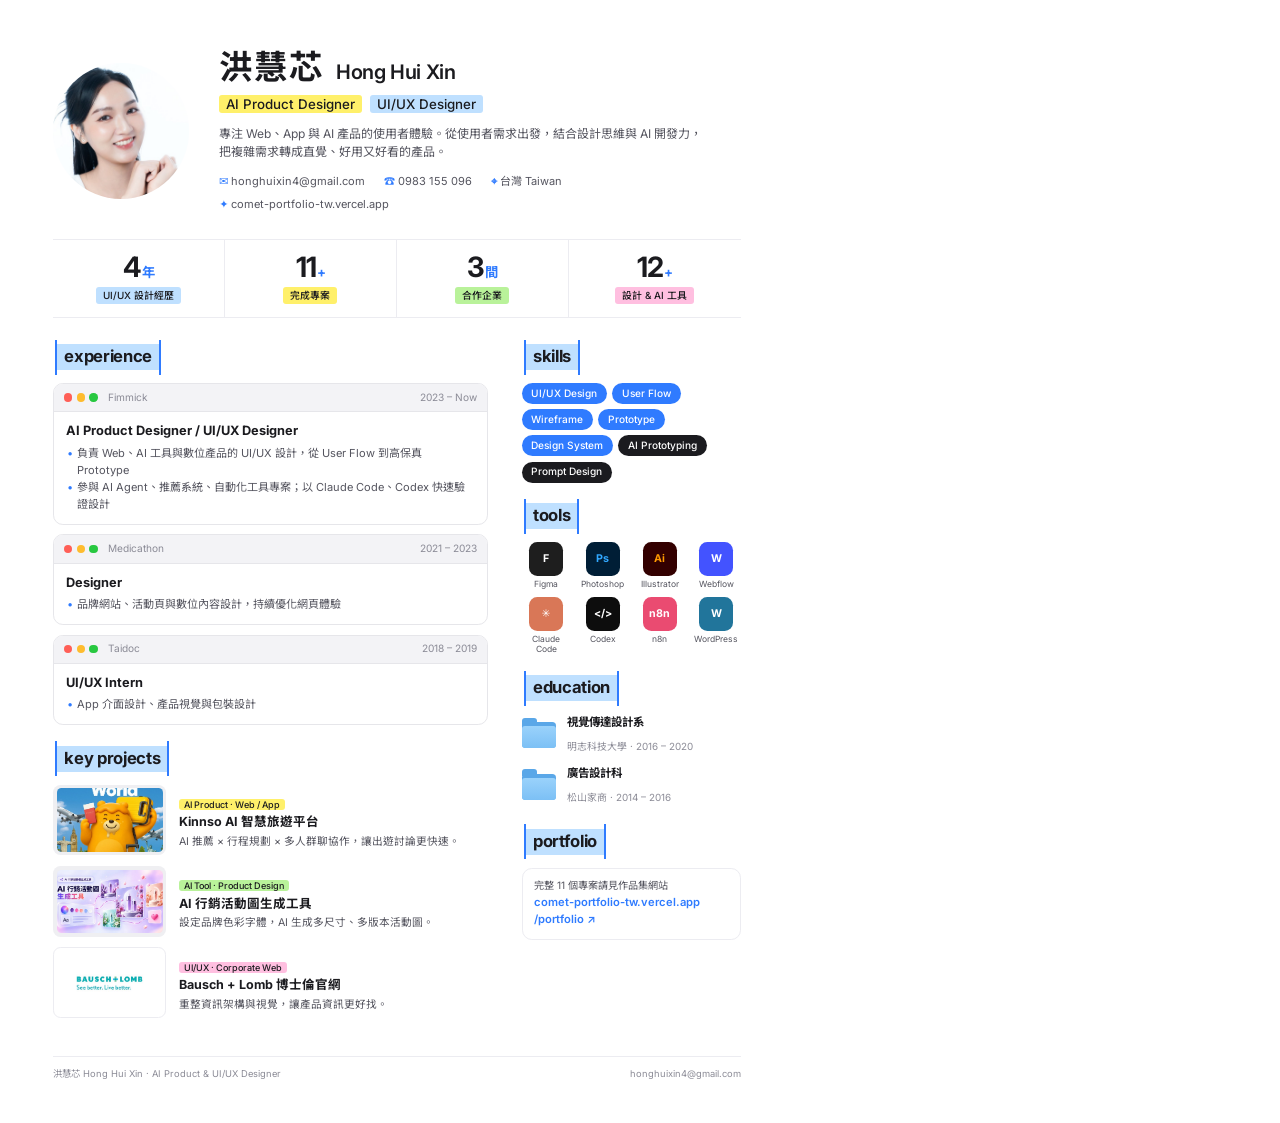
==== resume-print/resume.html @ 510daf89 "Launch comet resume site macOS-desktop style resume site with scroll animations, project highlights," ====
<!DOCTYPE html>
<html lang="zh-Hant">
<head>
<meta charset="UTF-8">
<title>洪慧芯 Hong Hui Xin — Resume</title>
<link href="https://fonts.googleapis.com/css2?family=Inter:wght@400;500;600;700;800&family=Noto+Sans+TC:wght@400;500;700;900&display=swap" rel="stylesheet">
<style>
@page{size:A4;margin:0}
:root{
  --ink:#1b1b1f;--soft:#55555f;--muted:#8b8b96;--blue:#2f7bff;--line:#ececf1;
  --folder:#7cc0f5;--folder-dk:#5aa7e8;
  --hl-y:#fff06a;--hl-g:#b9f29a;--hl-p:#ffbfe0;--hl-b:#bfe0ff;
  --font:"Inter","Noto Sans TC","PingFang TC",system-ui,sans-serif;
}
*{box-sizing:border-box;margin:0;padding:0}
html,body{background:#fff}
body{font-family:var(--font);color:var(--ink);line-height:1.55;-webkit-font-smoothing:antialiased;
  -webkit-print-color-adjust:exact;print-color-adjust:exact}
.page{width:210mm;height:297mm;padding:13mm 14mm 11mm;display:flex;flex-direction:column;gap:7mm;overflow:hidden}
mark{padding:1px 7px;border-radius:3px;color:var(--ink);font-weight:500}
.hl-y{background:var(--hl-y)}.hl-g{background:var(--hl-g)}.hl-p{background:var(--hl-p)}.hl-b{background:var(--hl-b)}

/* header */
.head{display:flex;align-items:center;gap:8mm}
.photo{width:36mm;height:36mm;border-radius:50%;background:#e3e3e6;overflow:hidden;flex-shrink:0;position:relative}
.photo img{width:100%;height:100%;object-fit:cover}
.who{flex:1}
.name{display:flex;align-items:baseline;gap:3.2mm;font-size:25pt;font-weight:700;letter-spacing:.06em;line-height:1.1}
.name span{font-size:15pt;font-weight:600;color:var(--ink);letter-spacing:-.02em}
.role{margin:2.2mm 0 2.6mm;font-size:10pt}
.summary{font-size:9pt;color:var(--soft);max-width:128mm}
.contact{display:flex;flex-wrap:wrap;gap:1.5mm 5mm;margin-top:3mm;font-size:8.3pt;color:var(--soft)}
.contact b{color:var(--blue);font-weight:600}

/* stats */
.stats{display:grid;grid-template-columns:repeat(4,1fr);border-top:1px solid var(--line);border-bottom:1px solid var(--line)}
.stat{text-align:center;padding:3.2mm 0 3mm;border-right:1px solid var(--line)}
.stat:last-child{border-right:none}
.num{font-size:21pt;font-weight:700;letter-spacing:-.03em;line-height:1}
.num small{font-size:10pt;color:var(--blue);margin-left:1px}
.stat mark{font-size:7.4pt;display:inline-block;margin-top:1.6mm}

/* grid */
.grid{display:grid;grid-template-columns:1fr 58mm;gap:9mm;flex:1;min-height:0}
.h{display:inline-flex;align-items:center;font-size:12.5pt;font-weight:700;letter-spacing:-.02em;
  background:var(--hl-b);padding:0 2mm;position:relative;margin:0 0 3.4mm 1mm}
.h::before,.h::after{content:"";position:absolute;top:-1.2mm;bottom:-1.2mm;width:.55mm;background:var(--blue)}
.h::before{left:-.4mm}.h::after{right:-.4mm}
section+section{margin-top:5.5mm}

/* experience windows */
.win{border:1px solid #e6e6ea;border-radius:2.6mm;overflow:hidden;margin-bottom:2.6mm}
.bar{display:flex;align-items:center;gap:1.2mm;padding:1.5mm 2.6mm;background:#f3f3f6;border-bottom:1px solid #e6e6ea;font-size:7.6pt;color:var(--muted)}
.bar i{width:2.2mm;height:2.2mm;border-radius:50%;background:#ff5f57}
.bar i:nth-child(2){background:#febc2e}.bar i:nth-child(3){background:#28c840}
.bar span{margin-left:1.5mm}
.bar em{margin-left:auto;font-style:normal}
.wb{padding:2.4mm 3.2mm 2.8mm}
.wb h4{font-size:9.6pt;font-weight:700;margin-bottom:1mm}
.wb ul{list-style:none}
.wb li{font-size:8.3pt;color:var(--soft);padding-left:3mm;position:relative}
.wb li::before{content:"•";position:absolute;left:.3mm;color:var(--blue)}

/* projects */
.proj{display:flex;gap:3.4mm;align-items:center;margin-bottom:2.8mm}
.thumb{width:30mm;aspect-ratio:16/10;border-radius:2mm;overflow:hidden;background:#efeff2;padding:1mm;flex-shrink:0}
.thumb.light{background:#fff;border:1px solid var(--line)}
.thumb img{width:100%;height:100%;object-fit:cover;border-radius:1.2mm}
.proj h4{font-size:9.4pt;font-weight:700;line-height:1.3}
.proj mark{font-size:6.8pt;padding:0 5px}
.proj p{font-size:8pt;color:var(--soft);margin-top:.8mm}

/* side */
.chips{display:flex;flex-wrap:wrap;gap:1.4mm}
.chip{font-size:7.6pt;font-weight:500;padding:.7mm 2.6mm;border-radius:99px;background:var(--blue);color:#fff}
.chip.dk{background:#1b1b1f}
.tools{display:grid;grid-template-columns:repeat(4,1fr);gap:2mm}
.tool{display:flex;flex-direction:column;align-items:center;gap:.8mm;font-size:6.4pt;color:var(--soft);text-align:center;line-height:1.2}
.ico{width:9mm;height:9mm;border-radius:2.2mm;display:grid;place-items:center;font-size:8pt;font-weight:700;color:#fff}
.edu li{display:flex;gap:3mm;align-items:center;list-style:none;margin-bottom:2.4mm}
.folder{width:9mm;height:6.8mm;border-radius:1mm;background:var(--folder-dk);position:relative;flex-shrink:0}
.folder::before{content:"";position:absolute;top:-1.2mm;left:0;width:4mm;height:1.8mm;border-radius:.8mm .8mm 0 0;background:var(--folder-dk)}
.folder::after{content:"";position:absolute;inset:1.1mm 0 0 0;border-radius:.8mm;background:linear-gradient(180deg,#9ad2fb,var(--folder))}
.edu b{display:block;font-size:8.6pt}
.edu small{font-size:7.4pt;color:var(--muted)}
.link{display:block;border:1px solid var(--line);border-radius:2.6mm;padding:2.6mm 3mm;font-size:7.6pt;color:var(--soft)}
.link b{display:block;color:var(--blue);font-size:8.4pt;font-weight:600}
a{color:inherit;text-decoration:none}
.foot{display:flex;justify-content:space-between;font-size:7pt;color:var(--muted);border-top:1px solid var(--line);padding-top:2.4mm}
</style>
</head>
<body>
<div class="page">

  <header class="head">
    <div class="photo"><img src="[data-uri]" alt="洪慧芯"></div>
    <div class="who">
      <h1 class="name">洪慧芯<span>Hong Hui Xin</span></h1>
      <p class="role"><mark class="hl-y">AI Product Designer</mark> &nbsp;<mark class="hl-b">UI/UX Designer</mark></p>
      <p class="summary">專注 Web、App 與 AI 產品的使用者體驗。從使用者需求出發，結合設計思維與 AI 開發力，把複雜需求轉成直覺、好用又好看的產品。</p>
      <div class="contact">
        <a href="mailto:honghuixin4@gmail.com"><b>✉</b> honghuixin4@gmail.com</a>
        <span><b>☎</b> 0983 155 096</span>
        <span><b>⌖</b> 台灣 Taiwan</span>
        <a href="https://comet-portfolio-tw.vercel.app/portfolio"><b>✦</b> comet-portfolio-tw.vercel.app</a>
      </div>
    </div>
  </header>

  <div class="stats">
    <div class="stat"><div class="num">4<small>年</small></div><mark class="hl-b">UI/UX 設計經歷</mark></div>
    <div class="stat"><div class="num">11<small>+</small></div><mark class="hl-y">完成專案</mark></div>
    <div class="stat"><div class="num">3<small>間</small></div><mark class="hl-g">合作企業</mark></div>
    <div class="stat"><div class="num">12<small>+</small></div><mark class="hl-p">設計 &amp; AI 工具</mark></div>
  </div>

  <div class="grid">
    <div>
      <section>
        <h2 class="h">experience</h2>
        <div class="win">
          <div class="bar"><i></i><i></i><i></i><span>Fimmick</span><em>2023 – Now</em></div>
          <div class="wb"><h4>AI Product Designer / UI/UX Designer</h4><ul>
            <li>負責 Web、AI 工具與數位產品的 UI/UX 設計，從 User Flow 到高保真 Prototype</li>
            <li>參與 AI Agent、推薦系統、自動化工具專案；以 Claude Code、Codex 快速驗證設計</li>
          </ul></div>
        </div>
        <div class="win">
          <div class="bar"><i></i><i></i><i></i><span>Medicathon</span><em>2021 – 2023</em></div>
          <div class="wb"><h4>Designer</h4><ul>
            <li>品牌網站、活動頁與數位內容設計，持續優化網頁體驗</li>
          </ul></div>
        </div>
        <div class="win">
          <div class="bar"><i></i><i></i><i></i><span>Taidoc</span><em>2018 – 2019</em></div>
          <div class="wb"><h4>UI/UX Intern</h4><ul>
            <li>App 介面設計、產品視覺與包裝設計</li>
          </ul></div>
        </div>
      </section>

      <section>
        <h2 class="h">key projects</h2>
        <div class="proj">
          <div class="thumb"><img src="[data-uri]" alt=""></div>
          <div><mark class="hl-y">AI Product · Web / App</mark><h4>Kinnso AI 智慧旅遊平台</h4><p>AI 推薦 × 行程規劃 × 多人群聊協作，讓出遊討論更快速。</p></div>
        </div>
        <div class="proj">
          <div class="thumb"><img src="[data-uri]" alt=""></div>
          <div><mark class="hl-g">AI Tool · Product Design</mark><h4>AI 行銷活動圖生成工具</h4><p>設定品牌色彩字體，AI 生成多尺寸、多版本活動圖。</p></div>
        </div>
        <div class="proj">
          <div class="thumb light"><img src="[data-uri]" alt=""></div>
          <div><mark class="hl-p">UI/UX · Corporate Web</mark><h4>Bausch + Lomb 博士倫官網</h4><p>重整資訊架構與視覺，讓產品資訊更好找。</p></div>
        </div>
      </section>
    </div>

    <aside>
      <section>
        <h2 class="h">skills</h2>
        <div class="chips">
          <span class="chip">UI/UX Design</span><span class="chip">User Flow</span><span class="chip">Wireframe</span>
          <span class="chip">Prototype</span><span class="chip">Design System</span>
          <span class="chip dk">AI Prototyping</span><span class="chip dk">Prompt Design</span>
        </div>
      </section>

      <section>
        <h2 class="h">tools</h2>
        <div class="tools">
          <div class="tool"><span class="ico" style="background:#1e1e1e">F</span>Figma</div>
          <div class="tool"><span class="ico" style="background:#001e36;color:#31a8ff">Ps</span>Photoshop</div>
          <div class="tool"><span class="ico" style="background:#330000;color:#ff9a00">Ai</span>Illustrator</div>
          <div class="tool"><span class="ico" style="background:#4353ff">W</span>Webflow</div>
          <div class="tool"><span class="ico" style="background:#d97757">✳</span>Claude Code</div>
          <div class="tool"><span class="ico" style="background:#0d0d0d">&lt;/&gt;</span>Codex</div>
          <div class="tool"><span class="ico" style="background:#ea4b71">n8n</span>n8n</div>
          <div class="tool"><span class="ico" style="background:#21759b">W</span>WordPress</div>
        </div>
      </section>

      <section>
        <h2 class="h">education</h2>
        <ul class="edu">
          <li><span class="folder"></span><div><b>視覺傳達設計系</b><small>明志科技大學 · 2016 – 2020</small></div></li>
          <li><span class="folder"></span><div><b>廣告設計科</b><small>松山家商 · 2014 – 2016</small></div></li>
        </ul>
      </section>

      <section>
        <h2 class="h">portfolio</h2>
        <a class="link" href="https://comet-portfolio-tw.vercel.app/portfolio">完整 11 個專案請見作品集網站<b>comet-portfolio-tw.vercel.app<br>/portfolio ↗</b></a>
      </section>
    </aside>
  </div>

  <div class="foot"><span>洪慧芯 Hong Hui Xin · AI Product &amp; UI/UX Designer</span><span>honghuixin4@gmail.com</span></div>
</div>
</body>
</html>
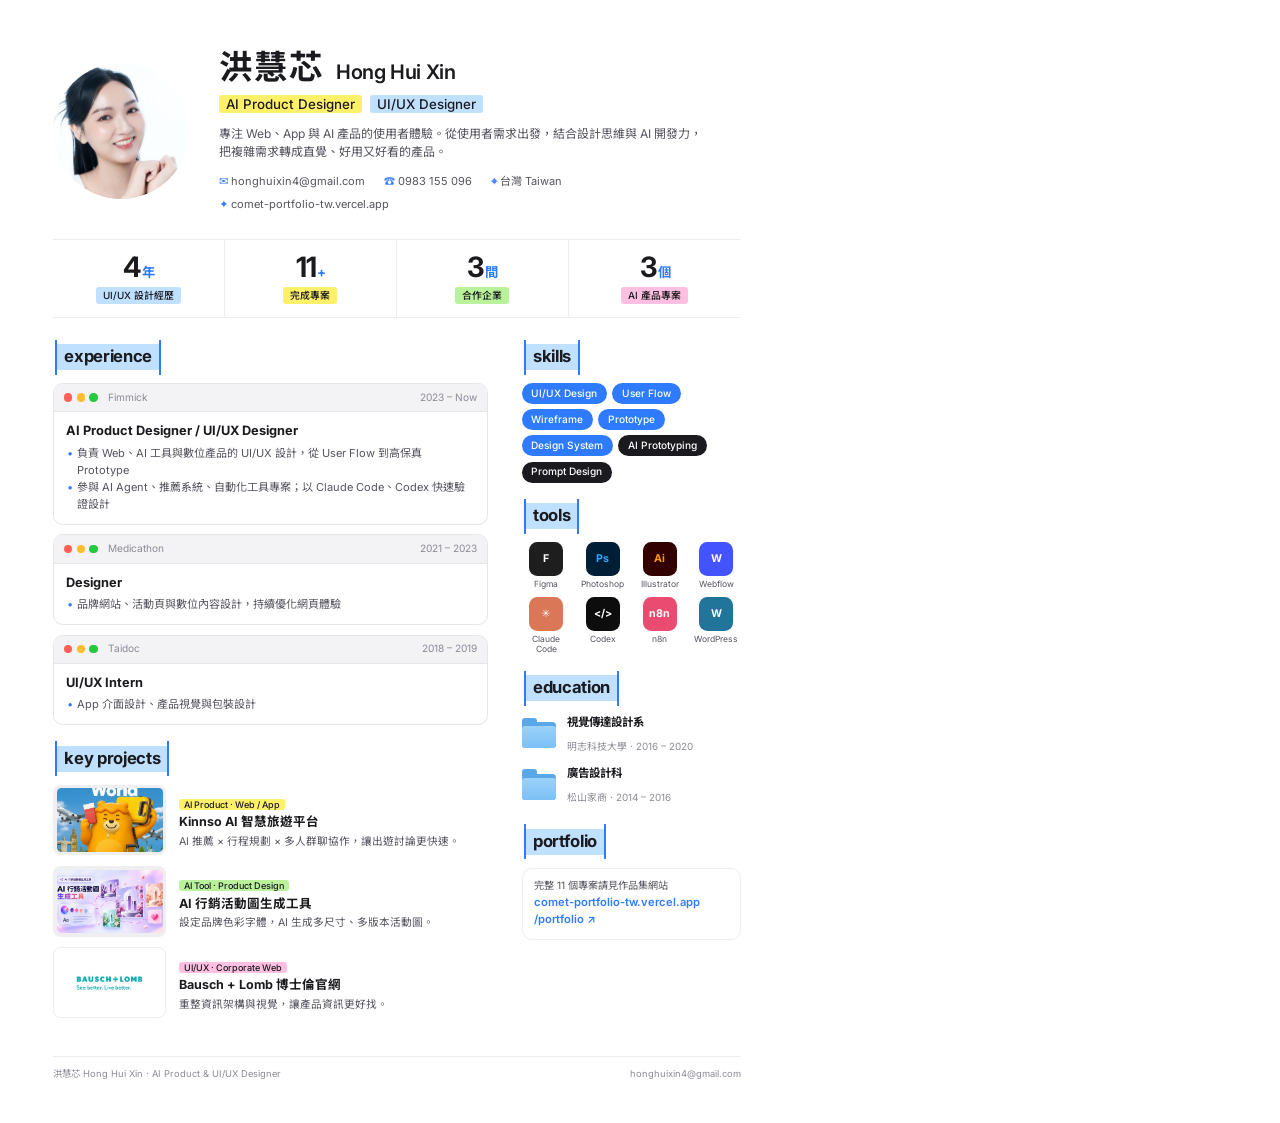
==== commit 2e7aa0f1: "Replace tools stat with 3 AI product projects Co-Authored-By: Claude Opus 5.5 <noreply@anthropic.com" ====
--- a/resume-print/resume.html
+++ b/resume-print/resume.html
@@ -111,7 +111,7 @@
     <div class="stat"><div class="num">4<small>年</small></div><mark class="hl-b">UI/UX 設計經歷</mark></div>
     <div class="stat"><div class="num">11<small>+</small></div><mark class="hl-y">完成專案</mark></div>
     <div class="stat"><div class="num">3<small>間</small></div><mark class="hl-g">合作企業</mark></div>
-    <div class="stat"><div class="num">12<small>+</small></div><mark class="hl-p">設計 &amp; AI 工具</mark></div>
+    <div class="stat"><div class="num">3<small>個</small></div><mark class="hl-p">AI 產品專案</mark></div>
   </div>
 
   <div class="grid">
